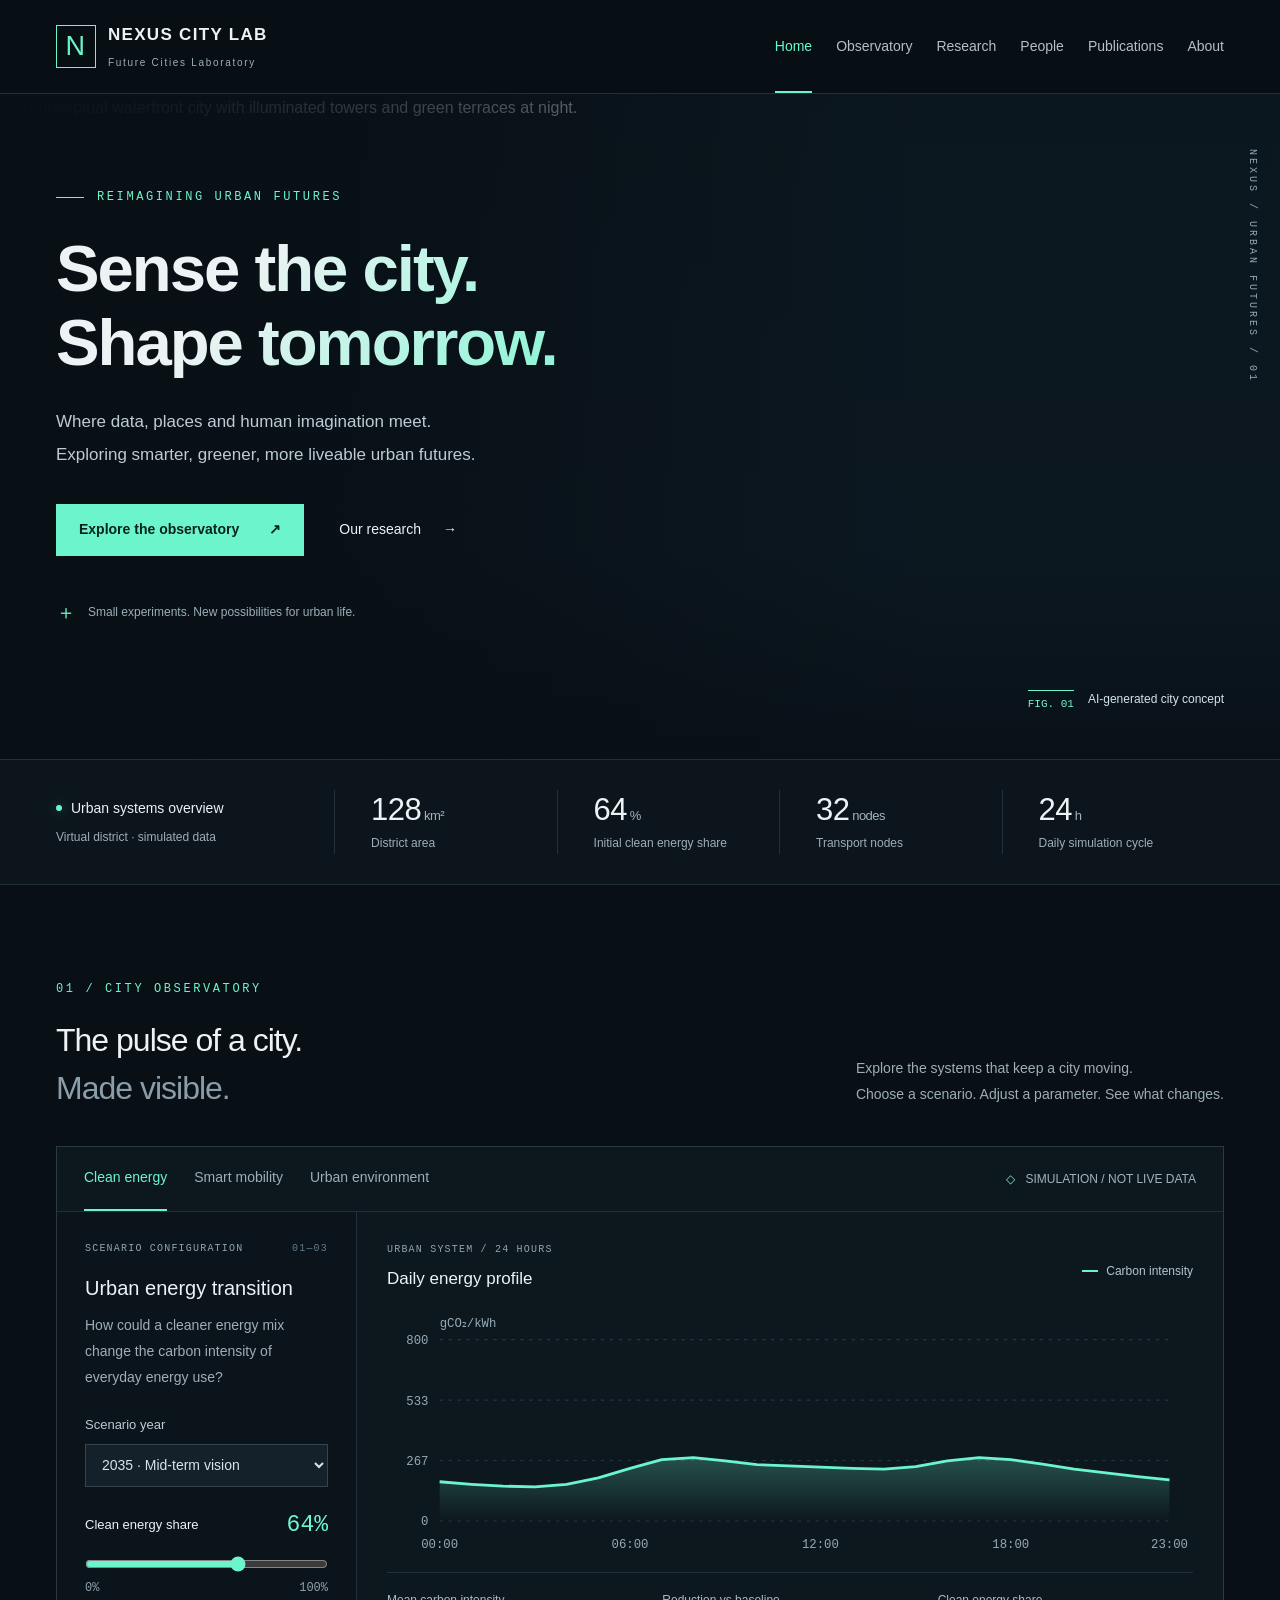
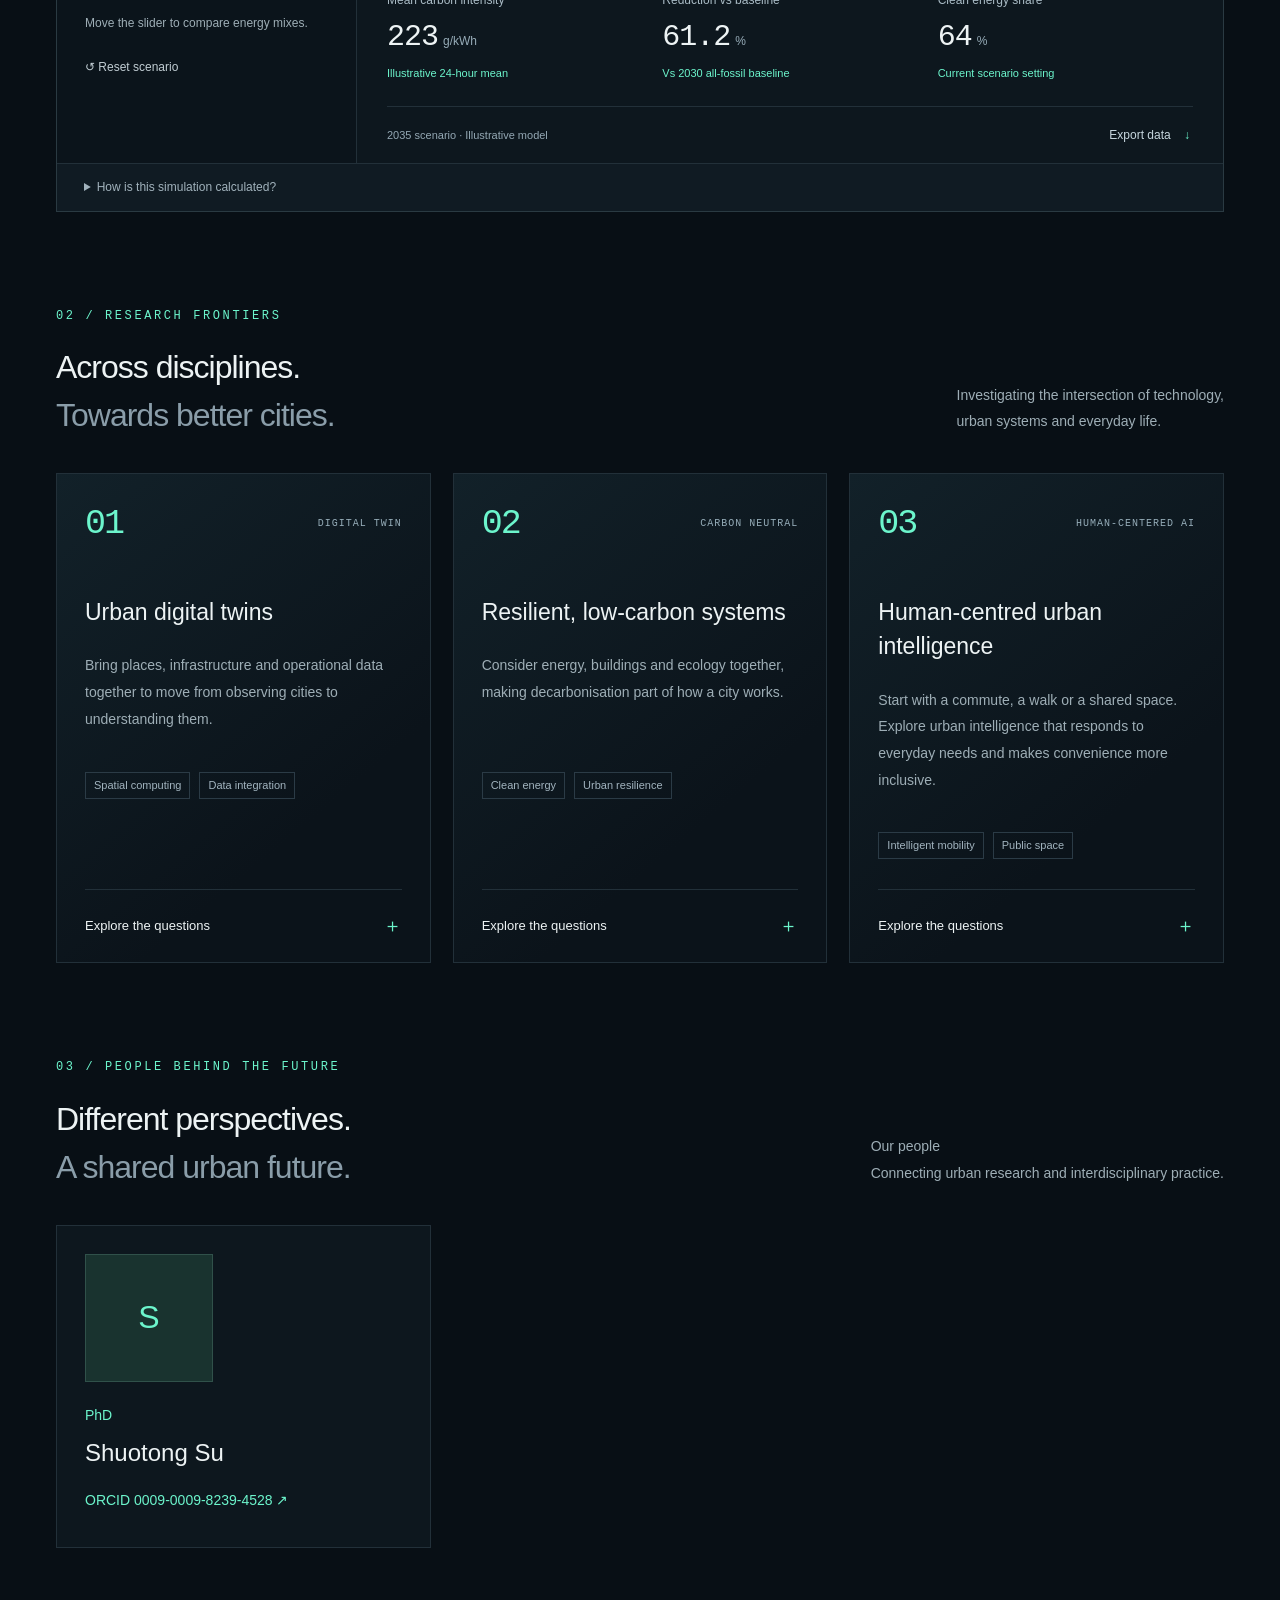
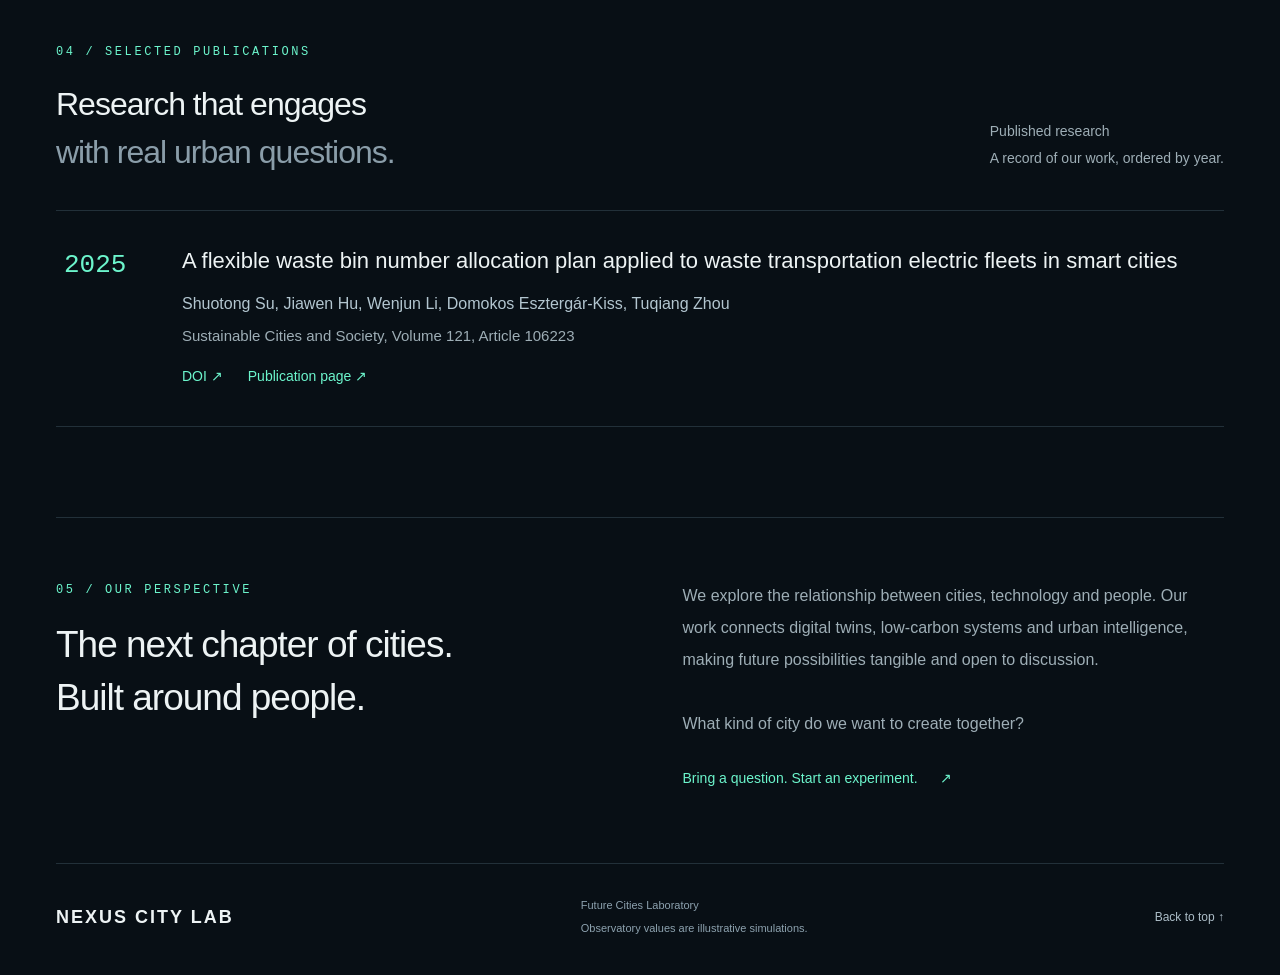
==== index.html @ 6fe4437f "Add files via upload" ====
<!doctype html>
<html lang="en">
<head>
  <meta charset="UTF-8">
  <meta name="viewport" content="width=device-width, initial-scale=1">
  <meta name="theme-color" content="#080f15">
  <meta name="description" content="NEXUS CITY LAB explores digital twins, clean energy and intelligent mobility. Discover the people and research shaping urban futures.">
  <title>NEXUS CITY LAB · Future Cities Laboratory</title>
  <link rel="icon" type="image/svg+xml" href="data:image/svg+xml,%3Csvg xmlns='http://www.w3.org/2000/svg' viewBox='0 0 40 40'%3E%3Crect width='40' height='40' rx='8' fill='%23080f15'/%3E%3Cpath d='M10 29V11L30 29V11' fill='none' stroke='%236cf5cc' stroke-width='4'/%3E%3C/svg%3E">
  <link rel="stylesheet" href="styles.css">
  <link rel="stylesheet" href="content.css">
  <script src="content-data.js" defer></script>
  <script src="content.js" defer></script>
  <script src="app.js" defer></script>
</head>
<body>
  <a class="skip-link" href="#main">Skip to main content</a>
  <header class="site-header">
    <a class="brand" href="#home" aria-label="NEXUS CITY LAB home"><span class="brand-mark" aria-hidden="true">N<span>↗</span></span><span class="brand-copy"><span data-site="name">NEXUS CITY LAB</span><small data-site="subtitle">Future Cities Laboratory</small></span></a>
    <button class="menu-toggle" aria-label="Open navigation" aria-expanded="false" aria-controls="navigation">Menu <span aria-hidden="true">＋</span></button>
    <nav id="navigation" aria-label="Main navigation"><a class="active" href="#home">Home</a><a href="#observatory">Observatory</a><a href="#research">Research</a><a href="#team">People</a><a href="#publications">Publications</a><a href="#about">About</a></nav>
    <a class="header-link" href="#observatory">Explore the observatory <span aria-hidden="true">↗</span></a>
  </header>

  <main id="main">
    <section class="hero" id="home" aria-labelledby="hero-title">
      <img class="hero-image" src="assets/city-hero.webp" alt="A conceptual waterfront city with glass towers, green terraces and cyan lighting at night" fetchpriority="high" width="1672" height="941">
      <div class="hero-shade"></div>
      <div class="hero-content wrap">
        <p class="eyebrow"><span class="line"></span> REIMAGINING URBAN FUTURES</p>
        <h1 id="hero-title" data-site="headline">Sense the city.
Shape tomorrow.</h1>
        <p class="hero-description" data-site="introduction">Where data, places and human imagination meet.<br>Exploring smarter, greener, more liveable urban futures.</p>
        <div class="hero-actions"><a class="button primary" href="#observatory">Explore the observatory <span aria-hidden="true">↗</span></a><a class="text-link" href="#research">Our research <span aria-hidden="true">→</span></a></div>
        <div class="hero-footnote"><span class="small-cross" aria-hidden="true">＋</span> Small experiments. New possibilities for urban life.</div>
      </div>
      <div class="scene-caption"><span class="scene-index">FIG. 01</span><span id="hero-caption">AI-generated city concept</span></div>
      <div class="hero-coordinate" aria-hidden="true">NEXUS / URBAN FUTURES / 01</div>
    </section>

    <section class="metrics-strip" aria-label="Illustrative district overview">
      <div class="wrap metric-layout"><div class="metrics-label"><span class="signal" aria-hidden="true"></span>Urban systems overview<small>Virtual district · simulated data</small></div><div class="overview-metric"><strong>128<span> km²</span></strong><span>District area</span></div><div class="overview-metric"><strong>64<span> %</span></strong><span>Initial clean energy share</span></div><div class="overview-metric"><strong>32<span> nodes</span></strong><span>Transport nodes</span></div><div class="overview-metric"><strong>24<span> h</span></strong><span>Daily simulation cycle</span></div></div>
    </section>

    <section class="observatory section wrap" id="observatory" aria-labelledby="observatory-title">
      <div class="section-heading"><div><p class="eyebrow">01 / CITY OBSERVATORY</p><h2 id="observatory-title">The pulse of a city.<br><span>Made visible.</span></h2></div><p>Explore the systems that keep a city moving.<br>Choose a scenario. Adjust a parameter. See what changes.</p></div>
      <div class="console">
        <div class="console-top"><div class="tabs" role="tablist" aria-label="City simulation scenarios"><button type="button" id="tab-energy" role="tab" aria-selected="true" aria-controls="scenario-panel" tabindex="0" data-scenario="energy">Clean energy</button><button type="button" id="tab-mobility" role="tab" aria-selected="false" aria-controls="scenario-panel" tabindex="-1" data-scenario="mobility">Smart mobility</button><button type="button" id="tab-environment" role="tab" aria-selected="false" aria-controls="scenario-panel" tabindex="-1" data-scenario="environment">Urban environment</button></div><span class="simulation-label"><span aria-hidden="true">◇</span> SIMULATION / NOT LIVE DATA</span></div>
        <div class="console-body" id="scenario-panel" role="tabpanel" aria-labelledby="tab-energy" tabindex="0">
          <div class="experiment-controls"><div class="panel-kicker">SCENARIO CONFIGURATION <span>01—03</span></div><h3 id="scenario-title">Urban energy transition</h3><p id="scenario-description">How could a cleaner energy mix change the carbon intensity of everyday energy use?</p><label class="field-label" for="horizon">Scenario year</label><select id="horizon"><option value="2030">2030 · Near-term exploration</option><option value="2035" selected>2035 · Mid-term vision</option><option value="2040">2040 · Long-term outlook</option></select><div class="range-label"><label for="intensity" id="intensity-label">Clean energy share</label><output id="intensity-value" for="intensity">64%</output></div><input id="intensity" type="range" min="0" max="100" step="1" value="64"><div class="range-limits"><span>0%</span><span>100%</span></div><p class="control-note" id="control-note">Move the slider to compare energy mixes.</p><button class="reset-button" id="reset-scenario" type="button">↺ Reset scenario</button></div>
          <div class="experiment-results"><div class="results-heading"><div><span class="panel-kicker">URBAN SYSTEM / 24 HOURS</span><h3 id="chart-title">Daily energy profile</h3></div><span class="chart-legend"><i></i><span id="series-name">Carbon intensity</span></span></div><div class="chart" id="chart-container"><svg id="scenario-chart" viewBox="0 0 720 220" role="img" aria-labelledby="chart-svg-title chart-svg-description"><title id="chart-svg-title">Simulated daily carbon intensity</title><desc id="chart-svg-description">Adjust the clean energy share to explore hourly changes. Export the data for individual values.</desc><defs><linearGradient id="chart-fill" x1="0" y1="0" x2="0" y2="1"><stop offset="0%" stop-color="#6cf5cc" stop-opacity=".26"/><stop offset="100%" stop-color="#6cf5cc" stop-opacity="0"/></linearGradient></defs><g id="chart-grid"></g><path id="chart-area" fill="url(#chart-fill)"/><path id="chart-line" fill="none" stroke="#6cf5cc" stroke-width="2.5" stroke-linejoin="round"/><g id="chart-labels"></g></svg></div><div class="result-metrics" id="result-metrics" aria-live="polite" aria-atomic="true"></div><div class="results-bottom"><span id="result-context">2035 scenario · Illustrative model</span><button type="button" id="download-data">Export data <span aria-hidden="true">↓</span></button></div></div>
        </div>
        <div class="model-disclosure"><details><summary>How is this simulation calculated?</summary><p id="model-formula"></p><p>This observatory uses transparent illustrative formulas. It is not connected to sensors or a real city database, and does not provide planning forecasts. Values demonstrate relationships between variables.</p></details></div>
      </div>
      <noscript><p class="noscript-note">Enable JavaScript to use simulations and data export. Research content remains available below.</p></noscript>
    </section>

    <section class="research section wrap" id="research" aria-labelledby="research-title"><div class="section-heading"><div><p class="eyebrow">02 / RESEARCH FRONTIERS</p><h2 id="research-title">Across disciplines.<br><span>Towards better cities.</span></h2></div><p>Investigating the intersection of technology,<br>urban systems and everyday life.</p></div><div class="research-grid">
      <article class="research-card"><div class="card-top"><span class="research-number">01</span><span class="research-tag">DIGITAL TWIN</span></div><h3>Urban digital twins</h3><p>Bring places, infrastructure and operational data together to move from observing cities to understanding them.</p><div class="keywords"><span>Spatial computing</span><span>Data integration</span></div><details><summary>Explore the questions <span aria-hidden="true">＋</span></summary><div class="research-detail">Explore time-aware models of buildings, streets and public space, focusing on data alignment, scenario comparison and interpretable urban systems.<br><br><b>Concept experiment: </b>Compare access to public services under different building densities.</div></details></article>
      <article class="research-card"><div class="card-top"><span class="research-number">02</span><span class="research-tag">CARBON NEUTRAL</span></div><h3>Resilient, low-carbon systems</h3><p>Consider energy, buildings and ecology together, making decarbonisation part of how a city works.</p><div class="keywords"><span>Clean energy</span><span>Urban resilience</span></div><details><summary>Explore the questions <span aria-hidden="true">＋</span></summary><div class="research-detail">Study the connections between building energy, distributed generation and blue-green space, considering everyday efficiency and adaptation to heat and heavy rainfall.<br><br><b>Concept experiment: </b>Adjust the clean energy share in the observatory and compare the illustrative emissions curves.</div></details></article>
      <article class="research-card"><div class="card-top"><span class="research-number">03</span><span class="research-tag">HUMAN-CENTERED AI</span></div><h3>Human-centred urban intelligence</h3><p>Start with a commute, a walk or a shared space. Explore urban intelligence that responds to everyday needs and makes convenience more inclusive.</p><div class="keywords"><span>Intelligent mobility</span><span>Public space</span></div><details><summary>Explore the questions <span aria-hidden="true">＋</span></summary><div class="research-detail">Evaluate urban technology through accessibility, comfort and inclusion. Explore coordinated transport, active travel and public services, with transparent data use.<br><br><b>Concept experiment: </b>Switch to smart mobility to compare public transport share and commuting indicators.</div></details></article>
    </div></section>

    <section class="section wrap" id="team" aria-labelledby="team-title"><div class="section-heading"><div><p class="eyebrow">03 / PEOPLE BEHIND THE FUTURE</p><h2 id="team-title">Different perspectives.<br><span>A shared urban future.</span></h2></div><p>Our people<br>Connecting urban research and interdisciplinary practice.</p></div><div id="team-list" class="team-grid"><p class="content-empty">Team profiles will be available soon.</p></div></section>
    <section class="section wrap" id="publications" aria-labelledby="publications-title"><div class="section-heading"><div><p class="eyebrow">04 / SELECTED PUBLICATIONS</p><h2 id="publications-title">Research that engages<br><span>with real urban questions.</span></h2></div><p>Published research<br>A record of our work, ordered by year.</p></div><div id="publication-list" class="publication-list"><p class="content-empty">Publications will be available soon.</p></div><noscript><p>Enable JavaScript to view team profiles and publications.</p></noscript></section>
    <section class="about section wrap" id="about" aria-labelledby="about-title"><div><p class="eyebrow">05 / OUR PERSPECTIVE</p><h2 id="about-title" data-site="aboutTitle">The next chapter of cities.<br>Built around <span>people.</span></h2></div><div class="about-copy"><p data-site="about">We explore the relationship between cities, technology and people.</p><a class="text-link" href="#observatory">Bring a question. Start an experiment. <span aria-hidden="true">↗</span></a></div></section>
  </main>
  <footer class="site-footer wrap"><a class="footer-brand" href="#home" data-site="name">NEXUS CITY LAB</a><p><span data-site="subtitle">Future Cities Laboratory</span><br><span>Observatory values are illustrative simulations.</span></p><div class="footer-links"><a class="back-top" href="#home">Back to top ↑</a></div></footer>
</body>
</html>
---- styles.css ----
:root{color-scheme:dark;--bg:#080f15;--surface:#0d171e;--line:#223039;--muted:#9eaeb6;--text:#edf3f4;--accent:#6cf5cc;--font:Inter,"Segoe UI","PingFang SC","Microsoft YaHei",sans-serif}*{box-sizing:border-box}html{scroll-behavior:smooth;scroll-padding-top:110px}body{margin:0;background:var(--bg);color:var(--text);font-family:var(--font);font-size:16px;line-height:1.7}a{color:inherit;text-decoration:none}button,input,select{font:inherit}button,a,select,input,summary{-webkit-tap-highlight-color:transparent}button,summary,select{cursor:pointer}button{color:inherit}button:focus-visible,a:focus-visible,summary:focus-visible,select:focus-visible,input:focus-visible,[tabindex]:focus-visible{outline:2px solid var(--accent);outline-offset:5px}button{border:0}::selection{background:var(--accent);color:var(--bg)}.wrap{width:min(1280px,calc(100% - 112px));margin-inline:auto}.site-header{height:94px;display:flex;align-items:center;justify-content:space-between;padding:0 56px;gap:28px;border-bottom:1px solid var(--line);background:#080f15f5;position:sticky;top:0;z-index:10;backdrop-filter:blur(16px)}.brand{display:flex;align-items:center;gap:12px;line-height:1.1;font-size:17px;font-weight:700;letter-spacing:1.3px;white-space:nowrap}.brand b{font-weight:400}.brand small{display:block;font-size:12px;letter-spacing:4px;font-weight:400;color:var(--muted);margin-top:9px}.brand-mark{width:40px;height:43px;border:1px solid var(--accent);color:var(--accent);display:flex;align-items:center;justify-content:center;font-size:27px;position:relative;font-weight:500}.brand-mark span{font-size:15px;position:absolute;right:-5px;top:-9px;background:var(--bg)}nav{display:flex;gap:34px;font-size:14px;color:#b4c0c6;align-self:stretch}nav a{display:flex;align-items:center;position:relative}nav a.active{color:var(--accent)}nav a.active:after{content:"";position:absolute;bottom:0;left:0;right:0;height:2px;background:var(--accent)}nav a:hover,.text-link:hover,.header-link:hover{color:var(--accent)}.header-link{font-size:14px;white-space:nowrap}.header-link span{margin-left:18px;color:var(--accent)}.menu-toggle{display:none}.hero{position:relative;min-height:665px;overflow:hidden;isolation:isolate;background:#0c1821}.hero-image{position:absolute;z-index:-3;width:100%;height:100%;object-fit:cover;object-position:center 53%;opacity:.88}.hero-shade{position:absolute;inset:0;z-index:-2;background:linear-gradient(90deg,#080f15 0%,#080f15ed 15%,#080f1594 43%,#080f1505 72%),linear-gradient(0deg,#080f15c9 0%,transparent 32%,#080f1520 100%)}.hero-content{padding-top:93px;padding-bottom:95px}.eyebrow{font-size:12px;font-family:Consolas,"SFMono-Regular",monospace;letter-spacing:2.6px;color:var(--accent);margin:0 0 25px;display:flex;align-items:center;gap:13px}.line{height:1px;width:28px;background:var(--accent)}h1{font-size:clamp(46px,5.1vw,76px);font-weight:600;line-height:1.28;letter-spacing:-2px;margin:0 0 25px}h1 span{color:var(--accent)}.hero-description{font-size:17px;color:#bdcbd2;line-height:1.95;margin:0 0 33px}.hero-actions{display:flex;align-items:center;gap:35px}.button{min-height:52px;padding:13px 23px;display:inline-flex;align-items:center;justify-content:center;gap:30px;font-size:14px;font-weight:600;transition:background .2s,transform .2s}.button:hover{transform:translateY(-2px)}.primary{background:var(--accent);color:#06231c}.primary:hover{background:#98ffe0}.text-link{font-size:14px;display:inline-flex;gap:22px;align-items:center;transition:color .2s}.hero-footnote{font-size:12px;color:#9bafb9;margin-top:39px;display:flex;align-items:center;gap:12px}.small-cross{color:var(--accent);font-size:20px}.scene-caption{position:absolute;right:56px;bottom:44px;display:flex;gap:14px;font-size:12px;color:#d4e3e9;line-height:1.6}.scene-caption small{font:10px/1.7 Consolas,monospace;letter-spacing:1px;color:#adc2cd}.scene-index{color:var(--accent);font:11px/1.8 Consolas,monospace;border-top:1px solid var(--accent);padding-top:4px}.hero-coordinate{position:absolute;right:22px;top:55px;writing-mode:vertical-rl;font:10px Consolas,monospace;letter-spacing:3px;color:#91aab7}.metrics-strip{border-block:1px solid var(--line);background:#0c151c}.metric-layout{display:grid;grid-template-columns:1.25fr repeat(4,1fr);padding-block:30px;align-items:center}.metrics-label{font-size:14px}.metrics-label small{display:block;color:var(--muted);font-size:12px;margin-top:6px}.signal{display:inline-block;height:6px;width:6px;border-radius:50%;background:var(--accent);margin:0 9px 2px 0;box-shadow:0 0 12px #6cf5cc66}.overview-metric{border-left:1px solid var(--line);padding-left:36px;display:flex;flex-direction:column;gap:3px}.overview-metric strong{font-size:31px;font-weight:500;letter-spacing:-.6px;line-height:1.3}.overview-metric strong span{font-size:13px;color:#a1b4be;font-weight:400}.overview-metric>span{font-size:12px;color:var(--muted)}.section{padding-top:94px}.section-heading{display:flex;align-items:flex-end;justify-content:space-between;gap:30px;margin-bottom:34px}.section-heading .eyebrow,.about .eyebrow{margin-bottom:17px}h2{font-size:32px;letter-spacing:-1px;font-weight:500;line-height:1.5;margin:0}h2 span{color:#8a9da9}.section-heading>p{font-size:14px;line-height:1.9;color:var(--muted);margin:0 0 4px}.console{border:1px solid #2a3a42;background:var(--surface)}.console-top{display:flex;align-items:center;justify-content:space-between;gap:20px;border-bottom:1px solid var(--line);padding:0 27px}.tabs{display:flex;gap:27px}.tabs button{font-size:14px;color:var(--muted);background:transparent;padding:19px 0;border-bottom:2px solid transparent}.tabs button[aria-selected=true]{border-bottom-color:var(--accent);color:var(--accent)}.tabs button:hover{color:var(--text)}.simulation-label{font-size:12px;color:#a4b2b9;white-space:nowrap}.simulation-label>span{color:var(--accent);margin-right:7px}.console-body{display:grid;grid-template-columns:300px 1fr}.experiment-controls{padding:28px;border-right:1px solid var(--line);background:#0b141b}.panel-kicker{font-size:10px;letter-spacing:1.2px;color:#90a4af;font-family:Consolas,monospace;display:flex;justify-content:space-between;gap:10px}.panel-kicker>span{color:#5f7989}h3{font-size:20px;line-height:1.5;font-weight:500;margin:16px 0 10px}.experiment-controls>p{font-size:14px;line-height:1.85;color:var(--muted);margin:0 0 23px}.field-label{display:block;font-size:13px;margin-bottom:8px;color:#bdcbd2}select{width:100%;background:#14212a;color:#d8e4e9;border:1px solid #344550;border-radius:0;padding:10px 12px;font-size:14px;min-height:43px}.range-label{display:flex;justify-content:space-between;align-items:center;margin-top:25px;font-size:13px}.range-label output{font:23px Consolas,monospace;color:var(--accent)}input[type=range]{width:100%;accent-color:var(--accent);margin:17px 0 0;height:18px;cursor:pointer}.range-limits{display:flex;justify-content:space-between;color:#8fa2ad;font:12px Consolas,monospace}.experiment-controls .control-note{font-size:12px;margin:17px 0}.reset-button{font-size:12px;background:transparent;color:#c1cdd3;padding:6px 0}.reset-button:hover{color:var(--accent)}.experiment-results{padding:29px 30px 0;min-width:0}.results-heading{display:flex;justify-content:space-between;align-items:center;gap:15px}.results-heading h3{font-size:17px;margin-top:8px}.chart-legend{font-size:12px;color:#b4c4cd;display:flex;align-items:center;gap:8px}.chart-legend i{height:2px;width:16px;background:var(--accent)}.chart{margin:14px 0 10px}.chart svg{width:100%;height:auto;display:block;overflow:visible}.chart text{font:11px Consolas,monospace;fill:#96abb7}.result-metrics{display:grid;grid-template-columns:repeat(3,1fr);border-top:1px solid var(--line);padding-top:17px;gap:20px}.result-metric>span{font-size:12px;color:#a9bbc5;display:block}.result-metric strong{font-size:30px;line-height:1.8;font-family:Consolas,monospace;font-weight:400;letter-spacing:-1px}.result-metric strong small{font-family:var(--font);font-size:12px;letter-spacing:0;color:#96abb7;margin-left:5px}.result-metric .metric-note{font-size:11px;color:var(--accent)}.results-bottom{border-top:1px solid var(--line);margin-top:23px;display:flex;align-items:center;justify-content:space-between;padding-block:15px;gap:15px;font-size:11px;color:#94a8b4}.results-bottom button{background:transparent;color:#c7d7df;font-size:12px;padding:3px}.results-bottom button span{color:var(--accent);margin-left:10px}.model-disclosure{border-top:1px solid var(--line);padding:13px 27px;background:#101b23;font-size:12px;color:#a1b2bc}.model-disclosure summary{width:fit-content}.model-disclosure p{max-width:1000px;font-size:13px}.research-grid{display:grid;grid-template-columns:repeat(3,1fr);gap:22px}.research-card{padding:30px 28px 0;border:1px solid var(--line);background:linear-gradient(140deg,#122129,#0b131a 70%);transition:border-color .2s}.research-card:hover{border-color:#4a716a}.card-top{display:flex;justify-content:space-between;align-items:center;margin-bottom:35px;gap:12px}.research-number{font:35px Consolas,monospace;color:var(--accent);letter-spacing:-2px}.research-tag{font:10px Consolas,monospace;color:#96adb9;letter-spacing:1px}.research-card h3{font-size:23px}.research-card>p{font-size:14px;line-height:1.9;color:var(--muted);margin-top:13px;min-height:81px}.keywords{display:flex;gap:9px;margin:25px 0 30px}.keywords span{font-size:11px;padding:3px 8px;border:1px solid #2b3b46;color:#a2b4bf}.research-card details{border-top:1px solid var(--line)}.research-card summary{list-style:none;font-size:13px;display:flex;align-items:center;justify-content:space-between;padding:20px 0}.research-card summary::-webkit-details-marker{display:none}.research-card summary span{font-size:19px;color:var(--accent);transition:transform .2s}.research-card details[open] summary span{transform:rotate(45deg)}.research-detail{font-size:13px;color:var(--muted);line-height:1.9;padding-bottom:24px}.research-detail b{font-weight:500;color:#cddce3}.about{display:grid;grid-template-columns:1fr 1fr;gap:85px;margin-top:90px;padding-top:62px;padding-bottom:72px;border-top:1px solid var(--line)}.about h2{font-size:42px;line-height:1.45}.about h2 span{color:var(--accent)}.about-copy p{font-size:15px;color:var(--muted);line-height:2;margin:0 0 17px}.about-copy .text-link{margin-top:10px;color:var(--accent)}.site-footer{display:flex;justify-content:space-between;align-items:center;gap:25px;border-top:1px solid var(--line);padding-top:30px;padding-bottom:35px}.footer-brand{font-size:18px;font-weight:600;letter-spacing:2px}.footer-brand span{font-weight:300;color:var(--muted)}.site-footer p{font-size:12px;line-height:1.9;color:#c1cdd3;margin:0}.site-footer p span{color:#8da2af;font-size:11px}.back-top{font-size:12px;color:#adbec8}.skip-link{position:fixed;left:10px;top:-80px;padding:10px 20px;background:var(--accent);color:#061912;z-index:100}.skip-link:focus{top:10px}.noscript-note{color:var(--accent)}
@media(min-width:1600px){.hero-content{padding-top:115px}.hero{min-height:710px}.hero-image{object-position:center 57%}}
@media(max-width:1100px){.wrap{width:calc(100% - 64px)}.site-header{padding-inline:32px;gap:20px}nav{gap:23px}.header-link{display:none}.hero{min-height:610px}.hero-content{padding-top:80px}.overview-metric{padding-left:22px}.console-body{grid-template-columns:260px 1fr}.experiment-controls{padding:24px}.experiment-results{padding:24px 22px 0}.chart-legend{display:none}.research-card{padding-inline:22px}.research-tag{font-size:9px;letter-spacing:.5px}.about{gap:45px}.scene-caption{right:32px}.section-heading>p{font-size:13px}}
@media(max-width:760px){html{scroll-padding-top:90px}.wrap{width:calc(100% - 40px)}.site-header{height:78px;padding-inline:20px}.brand{font-size:15px}.brand small{font-size:10px;letter-spacing:3px}.brand-mark{height:36px;width:34px;font-size:22px}.menu-toggle{display:flex;align-items:center;gap:16px;background:transparent;font-size:13px;padding:10px 0}.menu-toggle span{font-size:22px;color:var(--accent)}nav{display:none;position:absolute;left:0;right:0;top:77px;padding:17px 24px;background:#0d171efc;border-bottom:1px solid var(--line);flex-direction:column;gap:0}nav.open{display:flex}nav a{padding:14px 0;min-height:48px}nav a.active:after{display:none}.hero{min-height:650px}.hero-content{padding-top:67px;padding-bottom:115px}.hero-image{object-position:65% center;opacity:.7}.hero-shade{background:linear-gradient(90deg,#080f15e6,#080f1540),linear-gradient(0deg,#080f15b0,transparent 55%)}h1{font-size:50px;letter-spacing:-1.6px}.hero .eyebrow{font-size:10px;letter-spacing:1.7px}.hero-description{font-size:15px;max-width:360px}.hero-actions{gap:23px;flex-wrap:wrap}.button{font-size:13px;padding-inline:19px;gap:20px}.hero-footnote{font-size:11px;margin-top:27px}.scene-caption{left:20px;right:auto;bottom:28px}.hero-coordinate{display:none}.metric-layout{grid-template-columns:repeat(2,1fr);gap:23px;padding-block:23px}.metrics-label{grid-column:1/-1;border-bottom:1px solid var(--line);padding-bottom:18px}.metrics-label small{display:inline;margin-left:14px}.overview-metric{padding-left:17px}.overview-metric strong{font-size:28px}.section{padding-top:62px}.section-heading{display:block;margin-bottom:24px}h2{font-size:27px;letter-spacing:-.6px}.section-heading .eyebrow{font-size:11px;letter-spacing:2px;margin-bottom:13px}.section-heading>p{margin-top:18px;font-size:14px}.console-top{padding:0 18px;display:block}.tabs{justify-content:space-between;gap:15px}.tabs button{font-size:13px;padding-block:17px}.simulation-label{display:block;padding:8px 0 12px;font-size:11px}.console-body{grid-template-columns:1fr}.experiment-controls{border-right:0;border-bottom:1px solid var(--line);padding:24px}.experiment-controls>p{max-width:440px}.experiment-controls .panel-kicker{font-size:10px}.experiment-results{padding:24px 18px 0}.result-metrics{gap:10px}.result-metric strong{font-size:25px}.result-metric strong small{font-size:10px;margin-left:3px}.result-metric>span{font-size:11px}.result-metric .metric-note{font-size:10px}.results-bottom{font-size:10px;gap:8px}.model-disclosure{padding-inline:18px}.research-grid{grid-template-columns:1fr;gap:16px}.research-card{padding:25px 25px 0}.card-top{margin-bottom:23px}.research-tag{font-size:11px}.research-card>p{min-height:auto;font-size:15px}.keywords{margin-block:20px}.about{grid-template-columns:1fr;gap:27px;margin-top:60px;padding-top:40px;padding-bottom:45px}.about h2{font-size:35px}.about-copy p{font-size:14px}.site-footer{flex-wrap:wrap;padding-top:26px;gap:20px}.site-footer p{order:3;width:100%}.footer-brand{font-size:15px}.hero .text-link{font-size:13px}}
@media(prefers-reduced-motion:reduce){html{scroll-behavior:auto}*,*:before,*:after{transition:none!important;animation:none!important}}
---- content.css ----
/* Shared public content and maintenance interface. */
[data-site="headline"],[data-site="introduction"],[data-site="aboutTitle"],[data-site="about"],#preview-headline,#preview-introduction,#preview-about-title,#preview-about{white-space:pre-line;overflow-wrap:anywhere}.brand-copy{max-width:310px;white-space:normal;line-height:1.35}.brand small{font-size:10px;letter-spacing:1.7px}.brand-mark{flex-shrink:0}.hero h1{font-size:clamp(44px,5.1vw,74px);max-width:760px;line-height:1.13;background:linear-gradient(130deg,#edf3f4 25%,#6cf5cc 85%);background-clip:text;-webkit-background-clip:text;color:transparent}.hero-description{max-width:640px}.about h2{font-size:37px}.research-card{display:flex;flex-direction:column}.research-card details{margin-top:auto}.research-card .keywords{flex-wrap:wrap}.member-card .content-link{display:block}.site-footer [data-site="name"]{max-width:350px;overflow-wrap:anywhere}.identity-preview{position:relative;isolation:isolate;overflow:hidden;border:1px solid var(--line);min-height:340px;margin-top:24px}.identity-preview>img{position:absolute;width:100%;height:100%;object-fit:cover;inset:0;z-index:-2}.identity-preview:before{content:"";position:absolute;inset:0;background:linear-gradient(90deg,#080f15ef,#080f1530);z-index:-1}.identity-preview>div{padding:36px;max-width:850px}.identity-preview h3{font-size:38px;line-height:1.2;color:var(--accent)}.identity-preview p{color:#d1dce1}.identity-preview small{font-size:12px;color:#b3c6cf}.editor-preview #preview-about{font-size:16px}.editor-list-panel{min-width:0}.editor-tabs{flex-wrap:wrap}.field input[type=file]{font-size:14px}.editor-forms,.editor-preview{min-width:0}.editor-forms textarea{line-height:1.6}.brand-copy [data-site=name]{overflow-wrap:anywhere}.about-copy p{font-size:16px}
@media(max-width:1000px){.site-header:not(.editor-header){height:78px;padding-inline:24px}.site-header:not(.editor-header) .menu-toggle{display:flex;align-items:center;gap:15px;background:transparent;padding:10px 0}.site-header:not(.editor-header) nav{display:none;position:absolute;left:0;right:0;top:77px;padding:17px 24px;background:#0d171efc;border-bottom:1px solid var(--line);flex-direction:column;gap:0}.site-header:not(.editor-header) nav.open{display:flex}.site-header:not(.editor-header) nav a{padding:12px 0}.site-header:not(.editor-header) nav a.active:after{display:none}.hero h1{max-width:640px}.brand-copy{max-width:270px}}
@media(max-width:760px){.brand-copy{max-width:210px}.brand-copy>span{font-size:13px}.brand small{letter-spacing:.5px;font-size:9px}.hero h1{font-size:46px;line-height:1.12;max-width:100%}.hero-description{font-size:16px}.hero .eyebrow{letter-spacing:1px}.hero-footnote{max-width:280px}.overview-metric strong span{font-size:11px}.metrics-label small{display:block;margin-left:0}.result-metrics{grid-template-columns:1fr;gap:14px}.result-metric{display:grid;grid-template-columns:1fr auto;gap:2px 10px;align-items:center}.result-metric>span{font-size:13px}.result-metric .metric-note{grid-column:1/-1;font-size:12px}.result-metric strong{font-size:27px;grid-column:2;grid-row:1}.results-bottom{flex-wrap:wrap;font-size:12px}.section-heading>p{font-size:15px}.about h2{font-size:31px}.identity-preview>div{padding:24px}.identity-preview h3{font-size:30px}.editor-tabs{gap:8px 22px}.editor-tabs button{font-size:14px;padding-block:12px}.editor-header .brand-mark{display:none}.editor-header .brand{white-space:normal;font-size:12px}.editor-header{padding-inline:20px}.editor-header>a:last-child{white-space:nowrap}}
.site-header nav{gap:24px}.header-link{display:none}.footer-links{display:flex;gap:24px;align-items:center;font-size:13px;color:var(--muted)}.team-grid{display:grid;grid-template-columns:repeat(3,minmax(0,1fr));gap:22px}.content-empty{grid-column:1/-1;padding:38px 28px;border:1px dashed #344954;color:var(--muted);background:#0d171e;margin:0;font-size:16px}.member-card{padding:28px;background:var(--surface);border:1px solid var(--line);overflow-wrap:anywhere}.member-avatar{width:84px;height:84px;position:relative;display:grid;place-items:center;font-size:32px;color:var(--accent);background:#19332f;border:1px solid #30514a;margin-bottom:22px;overflow:hidden}.member-avatar img{position:absolute;inset:0;width:100%;height:100%;object-fit:cover;background:var(--surface)}.member-role{color:var(--accent);font-size:14px;margin:0 0 8px}.member-card h3{margin:0 0 12px;font-size:24px}.member-research{font-size:16px;color:#c1d0d8;margin:0 0 12px;white-space:pre-line}.member-bio{font-size:15px;color:var(--muted);white-space:pre-line}.content-link{font-size:14px;color:var(--accent);display:inline-block;padding-block:6px;overflow-wrap:anywhere}.content-link:hover{text-decoration:underline}.publication-list{border-top:1px solid var(--line)}.publication-list>.content-empty{border-top:0}.publication{display:grid;grid-template-columns:90px minmax(0,1fr);gap:28px;padding:32px 8px;border-bottom:1px solid var(--line)}.publication-year{font-family:Consolas,monospace;font-size:26px;color:var(--accent)}.publication h3{font-size:22px;margin:0 0 12px;line-height:1.6;overflow-wrap:anywhere}.publication-authors{font-size:16px;color:#b3c6d0;white-space:pre-line;margin:0 0 6px;overflow-wrap:anywhere}.publication-venue{font-size:15px;color:var(--muted);margin:0}.publication-links{display:flex;gap:25px;flex-wrap:wrap;margin-top:10px}.publication-abstract{margin-top:12px;font-size:14px;color:#c1d0d8}.publication-abstract p{font-size:16px;color:var(--muted);white-space:pre-line;overflow-wrap:anywhere}.editor-header{position:static}.editor-header a:last-child{font-size:14px;color:var(--accent)}.editor-main{padding-top:46px;padding-bottom:70px}.editor-intro h1{font-size:38px;letter-spacing:-1px}.editor-intro p{max-width:880px;color:var(--muted);font-size:16px}.editor-intro .eyebrow{color:var(--accent);font-size:12px}.editor-steps{display:grid;grid-template-columns:repeat(3,1fr);gap:18px;margin:28px 0}.editor-steps div{padding:18px 22px;border:1px solid var(--line);font-size:14px;color:var(--muted)}.editor-steps b{color:var(--accent);font-weight:400;display:block;margin-bottom:5px}.editor-toolbar{display:flex;gap:14px;align-items:center;flex-wrap:wrap;padding:20px 0}.secondary-button{background:#14222c;border:1px solid #344953;padding:12px 18px;font-size:14px;min-height:46px;color:var(--text)}.secondary-button:hover{border-color:var(--accent)}.editor-status{padding:14px 18px;background:#12251f;border-left:2px solid var(--accent);color:#c4eadd;font-size:14px;margin:0 0 24px;overflow-wrap:anywhere}.editor-status.error{border-color:#f6b493;background:#2b211c;color:#f8ccb7}.draft-banner{padding:18px;border:1px solid #497e6d;margin:20px 0}.draft-banner p{margin:0 0 12px}.editor-tabs{display:flex;gap:20px;border-bottom:1px solid var(--line);margin-top:18px}.editor-tabs button{padding:16px 0;background:transparent;color:var(--muted);border-bottom:2px solid transparent}.editor-tabs button[aria-selected=true]{color:var(--accent);border-color:var(--accent)}.editor-layout{display:grid;grid-template-columns:290px minmax(0,1fr);border:1px solid var(--line);border-top:0}.editor-list-panel{padding:24px;background:#0d171e;border-right:1px solid var(--line)}.editor-list-panel>button{width:100%;margin-bottom:20px}.editor-items{display:grid;gap:12px}.editor-item{border:1px solid var(--line);padding:14px;overflow-wrap:anywhere}.editor-item h3{font-size:16px;margin:0 0 5px}.editor-item p{font-size:13px;color:var(--muted);margin:0 0 10px}.item-actions{display:flex;gap:15px;flex-wrap:wrap}.item-actions button{background:none;color:var(--accent);font-size:13px;padding:5px 0}.item-actions .delete-action{color:#efbaa6}.editor-forms{padding:28px}.editor-forms h2{font-size:24px;margin-bottom:20px}.form-grid{display:grid;grid-template-columns:1fr 1fr;gap:20px}.field{display:flex;flex-direction:column;gap:8px;font-size:14px;min-width:0}.field.wide{grid-column:1/-1}.field input,.field textarea{width:100%;min-height:44px;border:1px solid #344953;background:#101d26;color:var(--text);padding:10px 12px;border-radius:0;font-size:16px}.field textarea{resize:vertical;min-height:100px}.field small{font-size:12px;color:var(--muted)}.form-actions{display:flex;gap:20px;align-items:center;flex-wrap:wrap;margin-top:24px}.form-actions p{color:var(--muted);font-size:13px}.photo-preview{width:80px;height:80px;object-fit:cover;border:1px solid var(--line)}.photo-actions{display:flex;gap:16px;align-items:center;flex-wrap:wrap}.photo-actions button{background:transparent;color:var(--accent);font-size:14px}.editor-preview{padding-top:55px}.editor-preview>h2{margin-bottom:10px}.editor-preview>p{font-size:14px;color:var(--muted)}.editor-preview h3.preview-section-title{font-size:22px;margin:30px 0 20px}.editor-note{font-size:14px;color:var(--muted);margin-top:30px}.editor-note li{margin-bottom:8px}[hidden]{display:none!important}
@media(max-width:1000px){.site-header nav{gap:17px;font-size:13px}.team-grid{grid-template-columns:repeat(2,minmax(0,1fr))}.editor-layout{grid-template-columns:230px minmax(0,1fr)}.editor-list-panel{padding:18px}}
@media(max-width:760px){.site-header nav{gap:0;font-size:14px}.team-grid{grid-template-columns:1fr}.publication{grid-template-columns:1fr;gap:10px;padding:26px 0}.publication-year{font-size:20px}.publication h3{font-size:20px}.footer-links{gap:17px}.editor-intro h1{font-size:30px}.editor-main{padding-top:32px}.editor-steps{grid-template-columns:1fr;gap:8px}.editor-steps div{padding:14px 18px}.editor-layout{grid-template-columns:1fr}.editor-list-panel{border-right:0;border-bottom:1px solid var(--line)}.editor-forms{padding:22px 18px}.form-grid{grid-template-columns:1fr}.editor-toolbar .button,.editor-toolbar .secondary-button{width:100%;justify-content:center}.editor-header .brand small{display:none}.editor-header .brand{font-size:13px}.editor-header a:last-child{font-size:13px}.editor-tabs{gap:26px}.editor-preview .team-grid{grid-template-columns:1fr}}
.member-avatar{width:128px;height:128px}.member-avatar img{object-position:center}
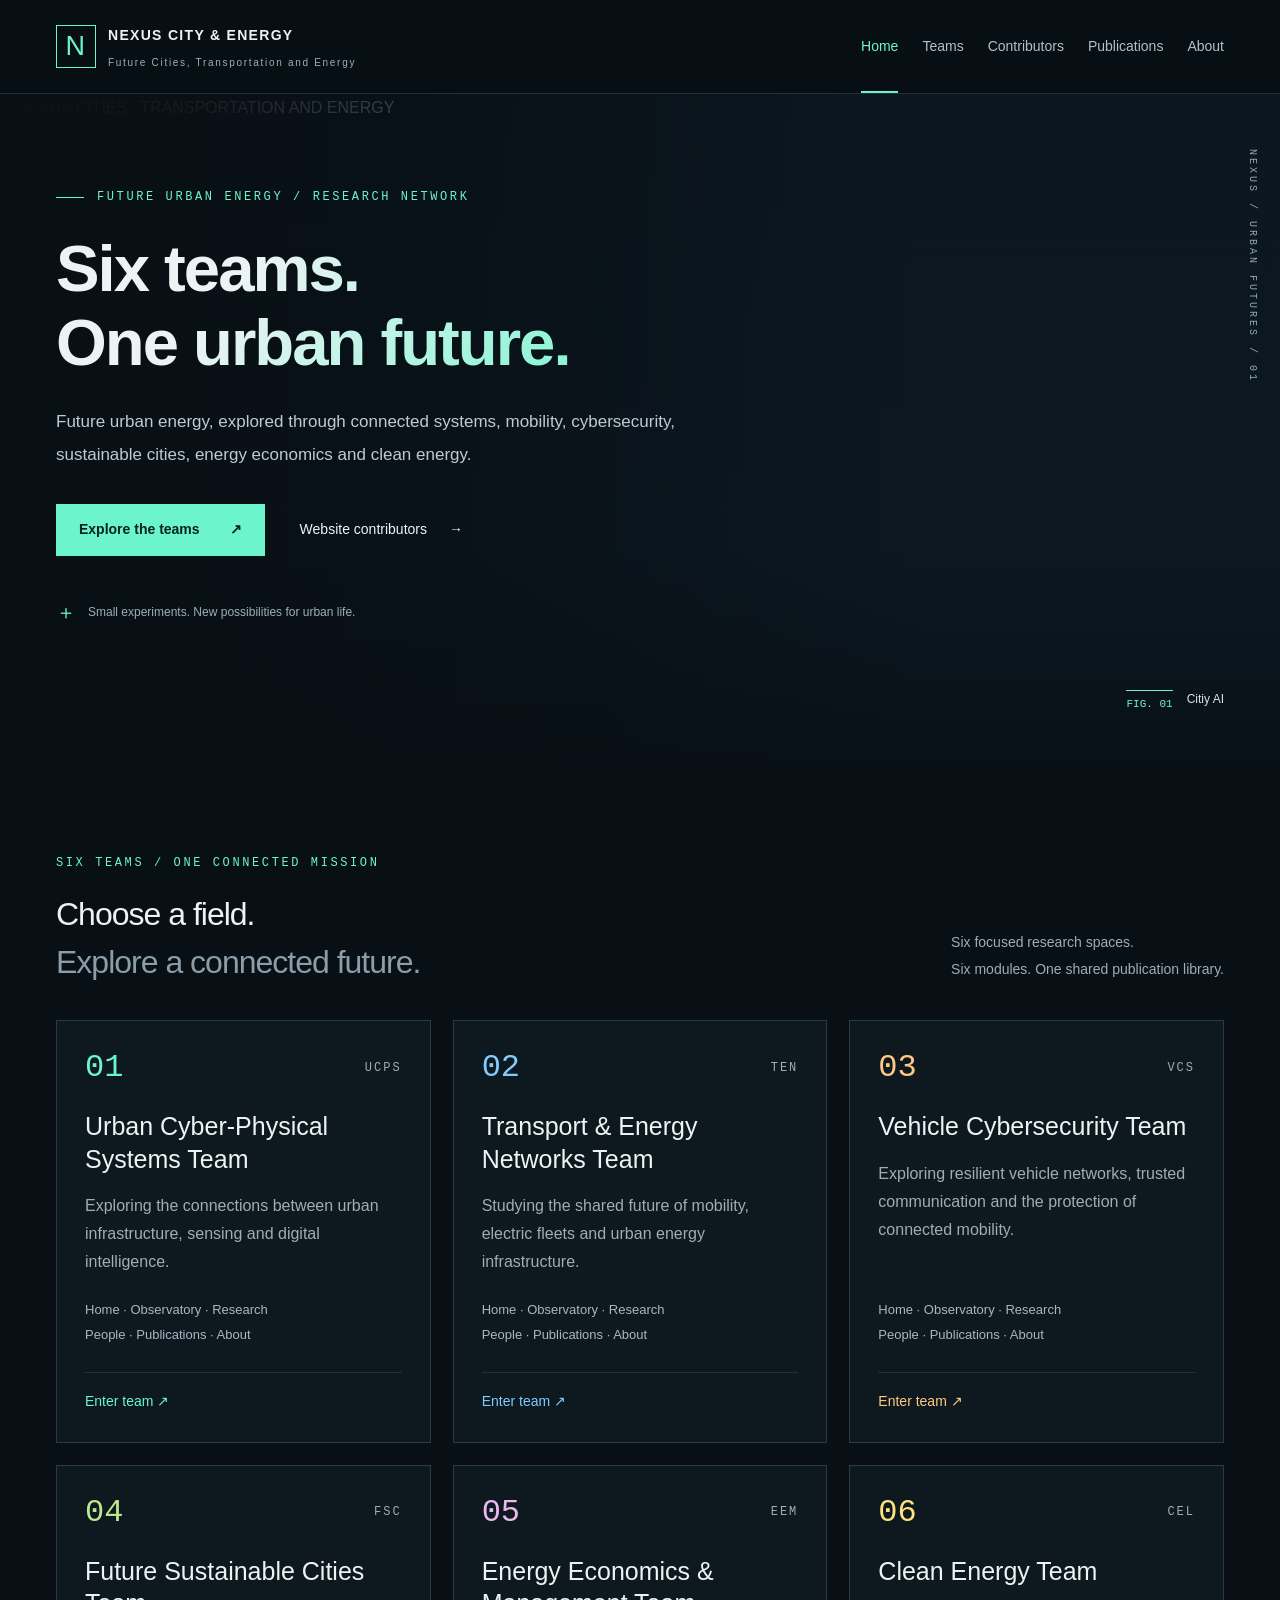
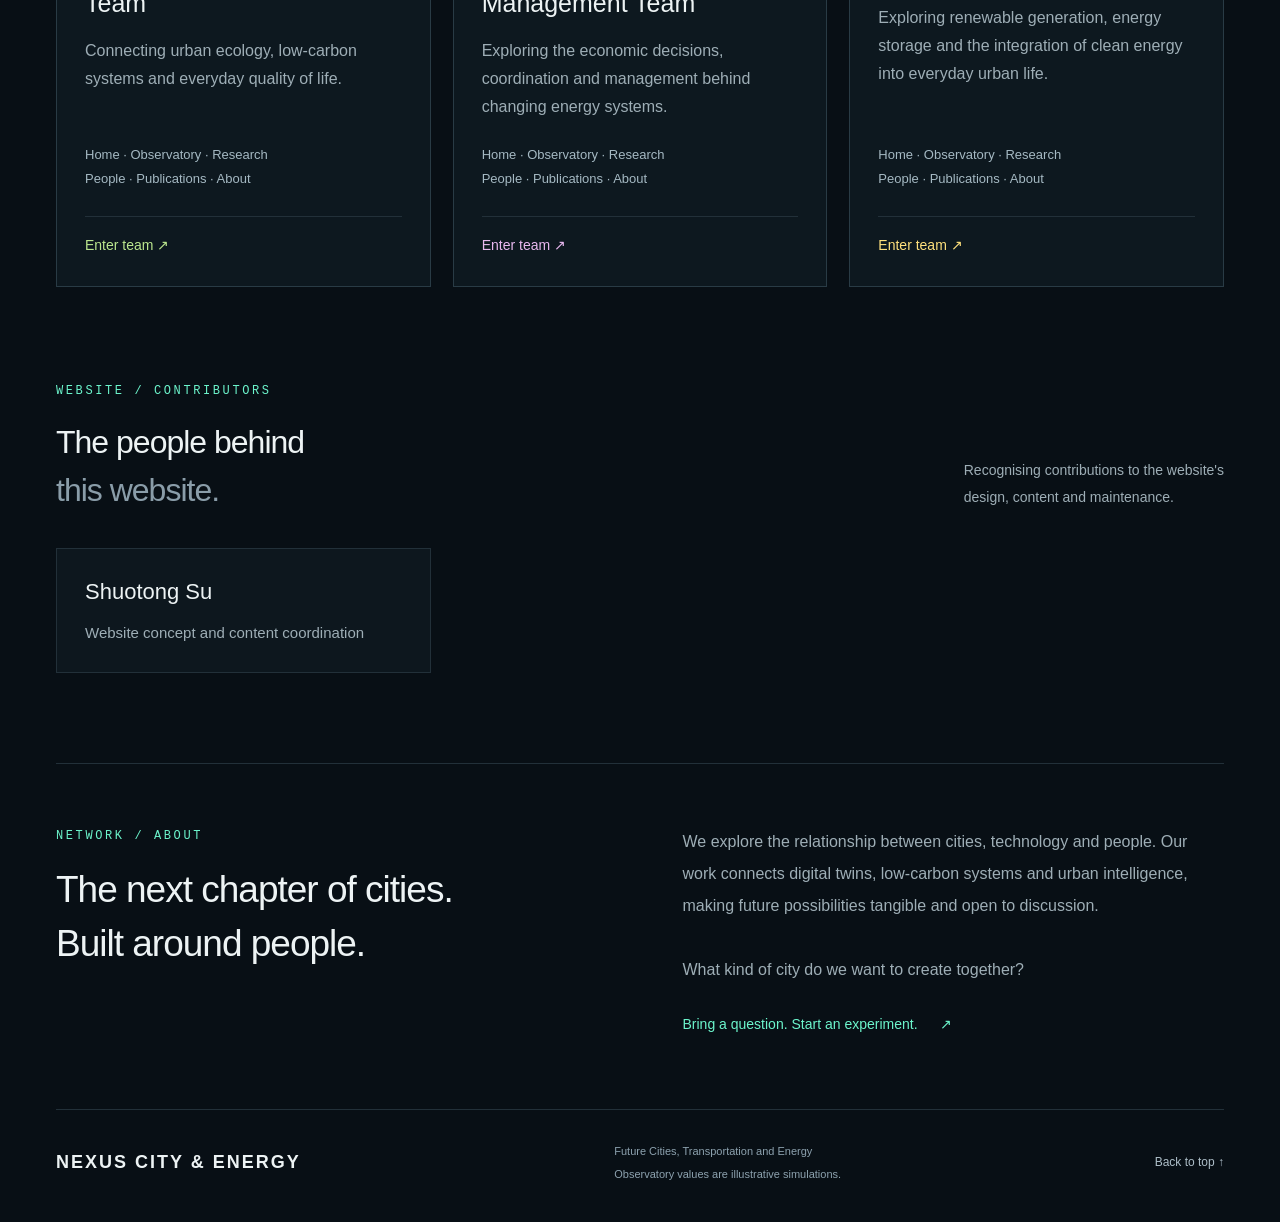
==== commit 2c7a913f: "Add files via upload" ====
--- a/index.html
+++ b/index.html
@@ -4,22 +4,25 @@
   <meta charset="UTF-8">
   <meta name="viewport" content="width=device-width, initial-scale=1">
   <meta name="theme-color" content="#080f15">
-  <meta name="description" content="NEXUS CITY LAB explores digital twins, clean energy and intelligent mobility. Discover the people and research shaping urban futures.">
-  <title>NEXUS CITY LAB · Future Cities Laboratory</title>
+  <meta name="description" content="NEXUS CITY TEAM explores digital twins, clean energy and intelligent mobility. Discover the people and research shaping urban futures.">
+  <title>NEXUS CITY TEAM · Future Cities Team</title>
   <link rel="icon" type="image/svg+xml" href="data:image/svg+xml,%3Csvg xmlns='http://www.w3.org/2000/svg' viewBox='0 0 40 40'%3E%3Crect width='40' height='40' rx='8' fill='%23080f15'/%3E%3Cpath d='M10 29V11L30 29V11' fill='none' stroke='%236cf5cc' stroke-width='4'/%3E%3C/svg%3E">
   <link rel="stylesheet" href="styles.css">
   <link rel="stylesheet" href="content.css">
+  <link rel="stylesheet" href="laboratories.css">
+  <script src="lab-config.js" defer></script>
   <script src="content-data.js" defer></script>
   <script src="content.js" defer></script>
-  <script src="app.js" defer></script>
+  <script src="navigation.js" defer></script>
+
 </head>
-<body>
+<body data-page="network">
   <a class="skip-link" href="#main">Skip to main content</a>
   <header class="site-header">
-    <a class="brand" href="#home" aria-label="NEXUS CITY LAB home"><span class="brand-mark" aria-hidden="true">N<span>↗</span></span><span class="brand-copy"><span data-site="name">NEXUS CITY LAB</span><small data-site="subtitle">Future Cities Laboratory</small></span></a>
+    <a class="brand" href="#home" aria-label="NEXUS CITY TEAM home"><span class="brand-mark" aria-hidden="true">N<span>↗</span></span><span class="brand-copy"><span data-site="name">NEXUS CITY TEAM</span><small data-site="subtitle">Future Cities Team</small></span></a>
     <button class="menu-toggle" aria-label="Open navigation" aria-expanded="false" aria-controls="navigation">Menu <span aria-hidden="true">＋</span></button>
-    <nav id="navigation" aria-label="Main navigation"><a class="active" href="#home">Home</a><a href="#observatory">Observatory</a><a href="#research">Research</a><a href="#team">People</a><a href="#publications">Publications</a><a href="#about">About</a></nav>
-    <a class="header-link" href="#observatory">Explore the observatory <span aria-hidden="true">↗</span></a>
+    <nav id="navigation" aria-label="Main navigation"><a class="active" href="#home">Home</a><a href="#laboratories">Teams</a><a href="#contributors">Contributors</a><a href="publications.html">Publications</a><a href="#about">About</a></nav>
+
   </header>
 
   <main id="main">
@@ -27,44 +30,22 @@
       <img class="hero-image" src="assets/city-hero.webp" alt="A conceptual waterfront city with glass towers, green terraces and cyan lighting at night" fetchpriority="high" width="1672" height="941">
       <div class="hero-shade"></div>
       <div class="hero-content wrap">
-        <p class="eyebrow"><span class="line"></span> REIMAGINING URBAN FUTURES</p>
+        <p class="eyebrow"><span class="line"></span> FUTURE URBAN ENERGY / RESEARCH NETWORK</p>
         <h1 id="hero-title" data-site="headline">Sense the city.
 Shape tomorrow.</h1>
         <p class="hero-description" data-site="introduction">Where data, places and human imagination meet.<br>Exploring smarter, greener, more liveable urban futures.</p>
-        <div class="hero-actions"><a class="button primary" href="#observatory">Explore the observatory <span aria-hidden="true">↗</span></a><a class="text-link" href="#research">Our research <span aria-hidden="true">→</span></a></div>
+        <div class="hero-actions"><a class="button primary" href="#laboratories">Explore the teams <span aria-hidden="true">↗</span></a><a class="text-link" href="#contributors">Website contributors <span aria-hidden="true">→</span></a></div>
         <div class="hero-footnote"><span class="small-cross" aria-hidden="true">＋</span> Small experiments. New possibilities for urban life.</div>
       </div>
       <div class="scene-caption"><span class="scene-index">FIG. 01</span><span id="hero-caption">AI-generated city concept</span></div>
       <div class="hero-coordinate" aria-hidden="true">NEXUS / URBAN FUTURES / 01</div>
     </section>
 
-    <section class="metrics-strip" aria-label="Illustrative district overview">
-      <div class="wrap metric-layout"><div class="metrics-label"><span class="signal" aria-hidden="true"></span>Urban systems overview<small>Virtual district · simulated data</small></div><div class="overview-metric"><strong>128<span> km²</span></strong><span>District area</span></div><div class="overview-metric"><strong>64<span> %</span></strong><span>Initial clean energy share</span></div><div class="overview-metric"><strong>32<span> nodes</span></strong><span>Transport nodes</span></div><div class="overview-metric"><strong>24<span> h</span></strong><span>Daily simulation cycle</span></div></div>
-    </section>
+    <section class="section wrap lab-directory" id="laboratories" aria-labelledby="laboratories-title"><div class="section-heading"><div><p class="eyebrow">SIX TEAMS / ONE CONNECTED MISSION</p><h2 id="laboratories-title">Choose a field.<br><span>Explore a connected future.</span></h2></div><p>Six focused research spaces.<br>Six modules. One shared publication library.</p></div><div id="laboratory-grid" class="laboratory-grid"></div></section>
 
-    <section class="observatory section wrap" id="observatory" aria-labelledby="observatory-title">
-      <div class="section-heading"><div><p class="eyebrow">01 / CITY OBSERVATORY</p><h2 id="observatory-title">The pulse of a city.<br><span>Made visible.</span></h2></div><p>Explore the systems that keep a city moving.<br>Choose a scenario. Adjust a parameter. See what changes.</p></div>
-      <div class="console">
-        <div class="console-top"><div class="tabs" role="tablist" aria-label="City simulation scenarios"><button type="button" id="tab-energy" role="tab" aria-selected="true" aria-controls="scenario-panel" tabindex="0" data-scenario="energy">Clean energy</button><button type="button" id="tab-mobility" role="tab" aria-selected="false" aria-controls="scenario-panel" tabindex="-1" data-scenario="mobility">Smart mobility</button><button type="button" id="tab-environment" role="tab" aria-selected="false" aria-controls="scenario-panel" tabindex="-1" data-scenario="environment">Urban environment</button></div><span class="simulation-label"><span aria-hidden="true">◇</span> SIMULATION / NOT LIVE DATA</span></div>
-        <div class="console-body" id="scenario-panel" role="tabpanel" aria-labelledby="tab-energy" tabindex="0">
-          <div class="experiment-controls"><div class="panel-kicker">SCENARIO CONFIGURATION <span>01—03</span></div><h3 id="scenario-title">Urban energy transition</h3><p id="scenario-description">How could a cleaner energy mix change the carbon intensity of everyday energy use?</p><label class="field-label" for="horizon">Scenario year</label><select id="horizon"><option value="2030">2030 · Near-term exploration</option><option value="2035" selected>2035 · Mid-term vision</option><option value="2040">2040 · Long-term outlook</option></select><div class="range-label"><label for="intensity" id="intensity-label">Clean energy share</label><output id="intensity-value" for="intensity">64%</output></div><input id="intensity" type="range" min="0" max="100" step="1" value="64"><div class="range-limits"><span>0%</span><span>100%</span></div><p class="control-note" id="control-note">Move the slider to compare energy mixes.</p><button class="reset-button" id="reset-scenario" type="button">↺ Reset scenario</button></div>
-          <div class="experiment-results"><div class="results-heading"><div><span class="panel-kicker">URBAN SYSTEM / 24 HOURS</span><h3 id="chart-title">Daily energy profile</h3></div><span class="chart-legend"><i></i><span id="series-name">Carbon intensity</span></span></div><div class="chart" id="chart-container"><svg id="scenario-chart" viewBox="0 0 720 220" role="img" aria-labelledby="chart-svg-title chart-svg-description"><title id="chart-svg-title">Simulated daily carbon intensity</title><desc id="chart-svg-description">Adjust the clean energy share to explore hourly changes. Export the data for individual values.</desc><defs><linearGradient id="chart-fill" x1="0" y1="0" x2="0" y2="1"><stop offset="0%" stop-color="#6cf5cc" stop-opacity=".26"/><stop offset="100%" stop-color="#6cf5cc" stop-opacity="0"/></linearGradient></defs><g id="chart-grid"></g><path id="chart-area" fill="url(#chart-fill)"/><path id="chart-line" fill="none" stroke="#6cf5cc" stroke-width="2.5" stroke-linejoin="round"/><g id="chart-labels"></g></svg></div><div class="result-metrics" id="result-metrics" aria-live="polite" aria-atomic="true"></div><div class="results-bottom"><span id="result-context">2035 scenario · Illustrative model</span><button type="button" id="download-data">Export data <span aria-hidden="true">↓</span></button></div></div>
-        </div>
-        <div class="model-disclosure"><details><summary>How is this simulation calculated?</summary><p id="model-formula"></p><p>This observatory uses transparent illustrative formulas. It is not connected to sensors or a real city database, and does not provide planning forecasts. Values demonstrate relationships between variables.</p></details></div>
-      </div>
-      <noscript><p class="noscript-note">Enable JavaScript to use simulations and data export. Research content remains available below.</p></noscript>
-    </section>
-
-    <section class="research section wrap" id="research" aria-labelledby="research-title"><div class="section-heading"><div><p class="eyebrow">02 / RESEARCH FRONTIERS</p><h2 id="research-title">Across disciplines.<br><span>Towards better cities.</span></h2></div><p>Investigating the intersection of technology,<br>urban systems and everyday life.</p></div><div class="research-grid">
-      <article class="research-card"><div class="card-top"><span class="research-number">01</span><span class="research-tag">DIGITAL TWIN</span></div><h3>Urban digital twins</h3><p>Bring places, infrastructure and operational data together to move from observing cities to understanding them.</p><div class="keywords"><span>Spatial computing</span><span>Data integration</span></div><details><summary>Explore the questions <span aria-hidden="true">＋</span></summary><div class="research-detail">Explore time-aware models of buildings, streets and public space, focusing on data alignment, scenario comparison and interpretable urban systems.<br><br><b>Concept experiment: </b>Compare access to public services under different building densities.</div></details></article>
-      <article class="research-card"><div class="card-top"><span class="research-number">02</span><span class="research-tag">CARBON NEUTRAL</span></div><h3>Resilient, low-carbon systems</h3><p>Consider energy, buildings and ecology together, making decarbonisation part of how a city works.</p><div class="keywords"><span>Clean energy</span><span>Urban resilience</span></div><details><summary>Explore the questions <span aria-hidden="true">＋</span></summary><div class="research-detail">Study the connections between building energy, distributed generation and blue-green space, considering everyday efficiency and adaptation to heat and heavy rainfall.<br><br><b>Concept experiment: </b>Adjust the clean energy share in the observatory and compare the illustrative emissions curves.</div></details></article>
-      <article class="research-card"><div class="card-top"><span class="research-number">03</span><span class="research-tag">HUMAN-CENTERED AI</span></div><h3>Human-centred urban intelligence</h3><p>Start with a commute, a walk or a shared space. Explore urban intelligence that responds to everyday needs and makes convenience more inclusive.</p><div class="keywords"><span>Intelligent mobility</span><span>Public space</span></div><details><summary>Explore the questions <span aria-hidden="true">＋</span></summary><div class="research-detail">Evaluate urban technology through accessibility, comfort and inclusion. Explore coordinated transport, active travel and public services, with transparent data use.<br><br><b>Concept experiment: </b>Switch to smart mobility to compare public transport share and commuting indicators.</div></details></article>
-    </div></section>
-
-    <section class="section wrap" id="team" aria-labelledby="team-title"><div class="section-heading"><div><p class="eyebrow">03 / PEOPLE BEHIND THE FUTURE</p><h2 id="team-title">Different perspectives.<br><span>A shared urban future.</span></h2></div><p>Our people<br>Connecting urban research and interdisciplinary practice.</p></div><div id="team-list" class="team-grid"><p class="content-empty">Team profiles will be available soon.</p></div></section>
-    <section class="section wrap" id="publications" aria-labelledby="publications-title"><div class="section-heading"><div><p class="eyebrow">04 / SELECTED PUBLICATIONS</p><h2 id="publications-title">Research that engages<br><span>with real urban questions.</span></h2></div><p>Published research<br>A record of our work, ordered by year.</p></div><div id="publication-list" class="publication-list"><p class="content-empty">Publications will be available soon.</p></div><noscript><p>Enable JavaScript to view team profiles and publications.</p></noscript></section>
-    <section class="about section wrap" id="about" aria-labelledby="about-title"><div><p class="eyebrow">05 / OUR PERSPECTIVE</p><h2 id="about-title" data-site="aboutTitle">The next chapter of cities.<br>Built around <span>people.</span></h2></div><div class="about-copy"><p data-site="about">We explore the relationship between cities, technology and people.</p><a class="text-link" href="#observatory">Bring a question. Start an experiment. <span aria-hidden="true">↗</span></a></div></section>
+    <section class="section wrap" id="contributors" aria-labelledby="contributors-title"><div class="section-heading"><div><p class="eyebrow">WEBSITE / CONTRIBUTORS</p><h2 id="contributors-title">The people behind<br><span>this website.</span></h2></div><p>Recognising contributions to the website's<br>design, content and maintenance.</p></div><div id="team-list" class="team-grid"><p class="content-empty">Website contributor credits will be added soon.</p></div></section>
+<section class="about section wrap" id="about" aria-labelledby="about-title"><div><p class="eyebrow">NETWORK / ABOUT</p><h2 id="about-title" data-site="aboutTitle">The next chapter of cities.<br>Built around <span>people.</span></h2></div><div class="about-copy"><p data-site="about">We explore the relationship between cities, technology and people.</p><a class="text-link" href="#laboratories">Bring a question. Start an experiment. <span aria-hidden="true">↗</span></a></div></section>
   </main>
-  <footer class="site-footer wrap"><a class="footer-brand" href="#home" data-site="name">NEXUS CITY LAB</a><p><span data-site="subtitle">Future Cities Laboratory</span><br><span>Observatory values are illustrative simulations.</span></p><div class="footer-links"><a class="back-top" href="#home">Back to top ↑</a></div></footer>
+  <footer class="site-footer wrap"><a class="footer-brand" href="#home" data-site="name">NEXUS CITY TEAM</a><p><span data-site="subtitle">Future Cities Team</span><br><span>Observatory values are illustrative simulations.</span></p><div class="footer-links"><a class="back-top" href="#home">Back to top ↑</a></div></footer>
 </body>
 </html>
--- a/content.css
+++ b/content.css
@@ -6,3 +6,5 @@
 @media(max-width:1000px){.site-header nav{gap:17px;font-size:13px}.team-grid{grid-template-columns:repeat(2,minmax(0,1fr))}.editor-layout{grid-template-columns:230px minmax(0,1fr)}.editor-list-panel{padding:18px}}
 @media(max-width:760px){.site-header nav{gap:0;font-size:14px}.team-grid{grid-template-columns:1fr}.publication{grid-template-columns:1fr;gap:10px;padding:26px 0}.publication-year{font-size:20px}.publication h3{font-size:20px}.footer-links{gap:17px}.editor-intro h1{font-size:30px}.editor-main{padding-top:32px}.editor-steps{grid-template-columns:1fr;gap:8px}.editor-steps div{padding:14px 18px}.editor-layout{grid-template-columns:1fr}.editor-list-panel{border-right:0;border-bottom:1px solid var(--line)}.editor-forms{padding:22px 18px}.form-grid{grid-template-columns:1fr}.editor-toolbar .button,.editor-toolbar .secondary-button{width:100%;justify-content:center}.editor-header .brand small{display:none}.editor-header .brand{font-size:13px}.editor-header a:last-child{font-size:13px}.editor-tabs{gap:26px}.editor-preview .team-grid{grid-template-columns:1fr}}
 .member-avatar{width:128px;height:128px}.member-avatar img{object-position:center}
+
+.contributor-card{padding:26px 28px;border:1px solid var(--line);background:var(--surface);overflow-wrap:anywhere}.contributor-card h3{font-size:22px;margin:0 0 12px}.contributor-card p{font-size:15px;color:var(--muted);white-space:pre-line;margin:0}
--- a/laboratories.css
+++ b/laboratories.css
@@ -0,0 +1,8 @@
+.laboratory-grid{display:grid;grid-template-columns:repeat(6,minmax(0,1fr));gap:22px}.laboratory-card{grid-column:span 2;display:flex;flex-direction:column;background:#0d181f;border:1px solid #293b45;padding:28px;transition:border-color .2s,transform .2s;min-width:0;overflow-wrap:anywhere}.laboratory-card:nth-last-child(-n+2){grid-column:span 3}.laboratory-card:hover{border-color:var(--lab-color);transform:translateY(-3px)}.lab-card-top{display:flex;justify-content:space-between;align-items:center;margin-bottom:24px}.lab-number{font:32px Consolas,monospace;color:var(--lab-color)}.lab-code{font:12px Consolas,monospace;letter-spacing:2px;color:var(--muted)}.laboratory-card h3{font-size:25px;line-height:1.3;margin:0 0 17px;max-width:360px}.laboratory-card p{font-size:16px;color:var(--muted);margin:0 0 22px;line-height:1.75}.lab-card-modules{font-size:13px;line-height:1.9;white-space:pre-line;color:#a5b9c3;margin-top:auto}.lab-card-action{display:block;margin-top:24px;padding-top:17px;border-top:1px solid var(--line);color:var(--lab-color);font-size:14px}.laboratory-switchbar{display:flex;justify-content:space-between;align-items:center;gap:25px;width:min(1280px,calc(100% - 112px));margin:auto;padding:18px 0;font-size:14px}.laboratory-switchbar>a{color:var(--accent);white-space:nowrap}.laboratory-switchbar>div{display:flex;gap:15px;align-items:center}.laboratory-switchbar label{font-size:12px;color:var(--muted);white-space:nowrap}.laboratory-switchbar select{max-width:420px;min-width:280px;font-size:14px}.lab-context{padding:24px;background:#10201f;border:1px solid #34534b;margin-top:24px;display:grid;grid-template-columns:minmax(220px,1fr) 2fr;gap:20px;align-items:center}.lab-context label{display:block;font-size:14px;margin-bottom:8px;color:var(--accent)}.lab-context p{font-size:14px;color:var(--muted);margin:0}.lab-context select{font-size:15px}.copy-record{border-bottom:1px solid var(--line);padding-bottom:20px;margin-bottom:20px}.copy-record label{display:block;font-size:13px;margin-bottom:8px}.copy-record select{font-size:13px;min-width:0}.copy-record button{margin-top:12px;width:100%}.editor-preview .research-grid{margin-top:20px}.lab-location-note{font-size:13px;color:var(--muted)}.brand-copy{max-width:430px}.brand-copy>[data-site=name]{font-size:14px}.site-header{gap:25px}#observatory-intro,#research-intro{max-width:450px}.editor-preview .research-card{min-width:0}.research-detail{white-space:pre-line}body[data-page=laboratory] main>h1{margin:60px;font-size:36px}body[data-page=laboratory] main>p,body[data-page=laboratory] main>a{margin:30px 60px}body[data-page=laboratory] .hero-coordinate{display:none}.editor-tabs{gap:22px}.editor-items .editor-item h3{overflow-wrap:anywhere}
+@media(max-width:1100px){.laboratory-switchbar{width:calc(100% - 64px)}.laboratory-card{grid-column:span 3}.laboratory-card:last-child{grid-column:span 6}.laboratory-card h3{font-size:23px}.brand-copy{max-width:310px}}
+@media(max-width:760px){.laboratory-grid{grid-template-columns:1fr;gap:16px}.laboratory-card,.laboratory-card:nth-last-child(-n+2),.laboratory-card:last-child{grid-column:auto;padding:24px}.laboratory-switchbar{width:calc(100% - 40px);flex-direction:column;align-items:stretch;gap:12px}.laboratory-switchbar>div{display:block}.laboratory-switchbar label{display:block;margin-bottom:6px}.laboratory-switchbar select{min-width:0;max-width:100%;font-size:13px}.brand-copy{max-width:230px}.brand-copy>[data-site=name]{font-size:12px}.lab-context{grid-template-columns:1fr;padding:18px}.lab-context select{font-size:14px}.editor-tabs{gap:8px 16px}.editor-preview .research-grid{grid-template-columns:1fr}.hero h1{font-size:42px}#lab-number{font-size:11px;letter-spacing:1px}.hero .eyebrow{font-size:9px;letter-spacing:.7px}.section-heading h2{font-size:26px}}
+.laboratory-card:nth-last-child(-n+2){grid-column:span 2}.publications-page{padding-top:90px;padding-bottom:100px;min-height:65vh}.publications-page h1{font-size:64px;line-height:1.15;margin:20px 0 24px}.publications-lead{font-size:18px;color:var(--muted);line-height:1.8}.library-navigation{margin:35px 0}.shared-publications-note{padding:15px 20px;border:1px solid var(--line);font-size:14px;color:var(--muted)}.shared-publications-note button{background:transparent;color:var(--accent);font-size:14px;padding:8px}.publications-page .publication h3{max-width:1000px}
+@media(max-width:1100px){.laboratory-card,.laboratory-card:nth-last-child(-n+2),.laboratory-card:last-child{grid-column:span 3}}
+@media(max-width:760px){.laboratory-card,.laboratory-card:nth-last-child(-n+2),.laboratory-card:last-child{grid-column:auto}.publications-page{padding-top:55px;padding-bottom:60px}.publications-page h1{font-size:42px}.publications-page .eyebrow{font-size:10px;letter-spacing:1px}.publications-lead{font-size:16px}}
+.publication-content{margin-top:16px;font-size:14px;color:#c1d0d8}.paper-prose{font-size:16px;white-space:pre-wrap;overflow-wrap:anywhere;color:var(--muted);line-height:1.9;margin-top:16px;max-width:950px}.publication-gallery{display:grid;grid-template-columns:repeat(2,minmax(0,1fr));gap:20px;margin-top:25px}.paper-figure{margin:0;min-width:0;background:#101a22;border:1px solid var(--line);padding:12px}.paper-figure img{display:block;width:100%;height:auto;max-height:420px;object-fit:contain}.paper-figure figcaption{font-size:14px;color:var(--muted);margin-top:12px;white-space:pre-line;overflow-wrap:anywhere}.paper-image-edit{display:grid;grid-template-columns:140px minmax(0,1fr);gap:20px;padding:18px;border:1px solid var(--line);min-width:0}.paper-image-edit>img{width:100%;height:140px;object-fit:contain}.paper-image-edit>div{min-width:0;display:grid;gap:15px}.image-unavailable{font-size:14px;color:var(--muted)}
+@media(max-width:760px){.publication-gallery{grid-template-columns:1fr}.paper-image-edit{grid-template-columns:1fr}.paper-image-edit>img{max-width:200px;height:140px}}
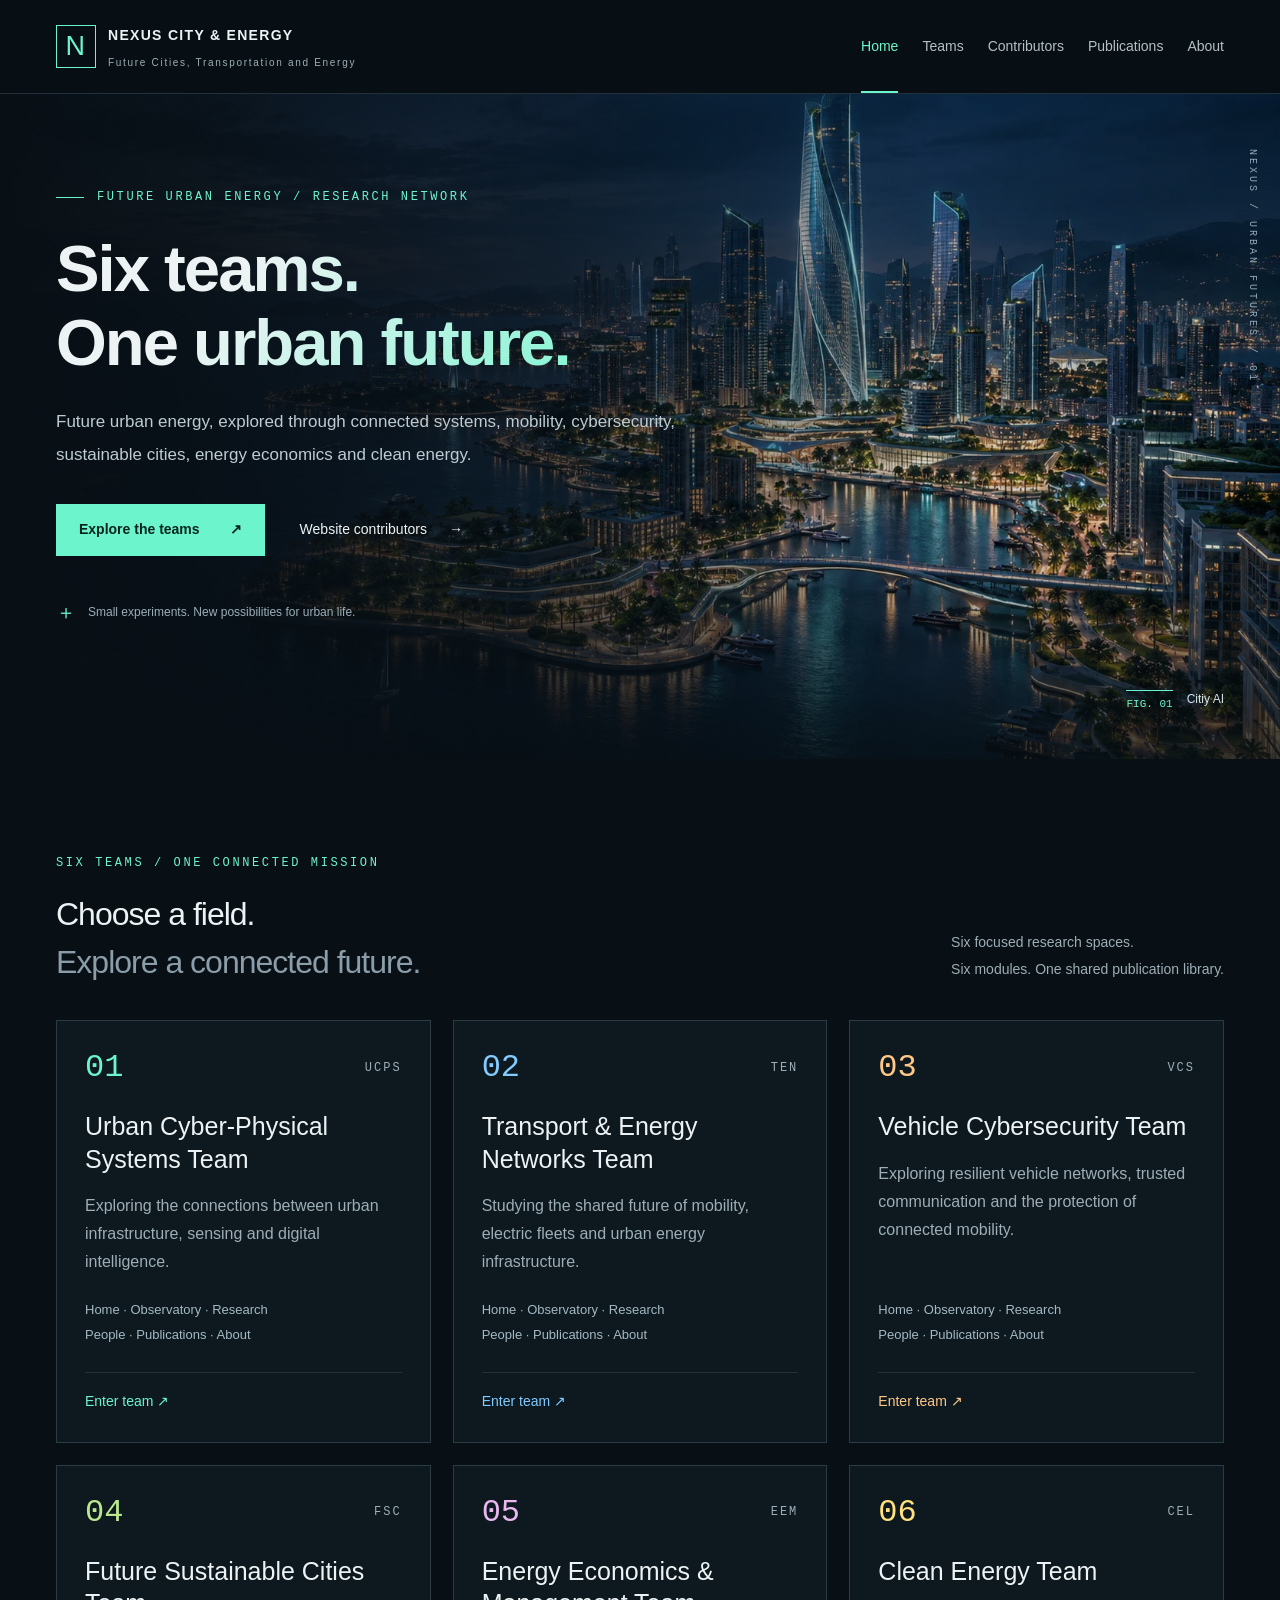
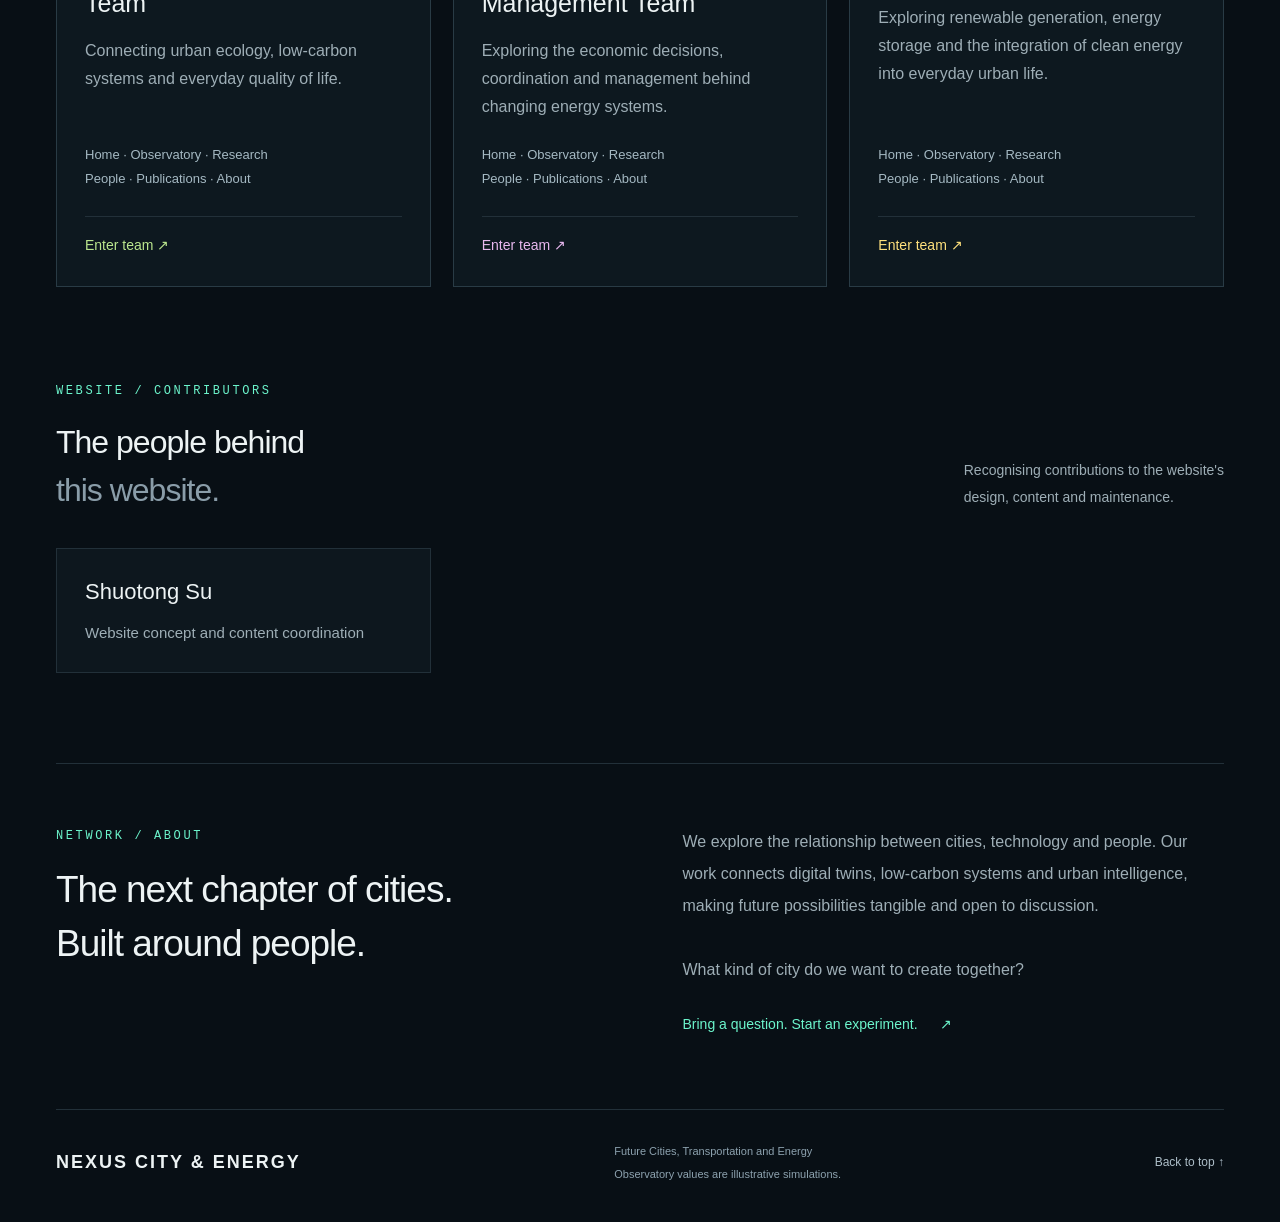
==== commit 6bafe0ad: "Add files via upload" ====
--- a/index.html
+++ b/index.html
@@ -10,8 +10,11 @@
   <link rel="stylesheet" href="styles.css">
   <link rel="stylesheet" href="content.css">
   <link rel="stylesheet" href="laboratories.css">
+  <script src="config.js"></script>
   <script src="lab-config.js" defer></script>
   <script src="content-data.js" defer></script>
+  <script src="cloud-api.js" defer></script>
+  <script src="online-loader.js" defer></script>
   <script src="content.js" defer></script>
   <script src="navigation.js" defer></script>
 
--- a/laboratories.css
+++ b/laboratories.css
@@ -6,3 +6,9 @@
 @media(max-width:760px){.laboratory-card,.laboratory-card:nth-last-child(-n+2),.laboratory-card:last-child{grid-column:auto}.publications-page{padding-top:55px;padding-bottom:60px}.publications-page h1{font-size:42px}.publications-page .eyebrow{font-size:10px;letter-spacing:1px}.publications-lead{font-size:16px}}
 .publication-content{margin-top:16px;font-size:14px;color:#c1d0d8}.paper-prose{font-size:16px;white-space:pre-wrap;overflow-wrap:anywhere;color:var(--muted);line-height:1.9;margin-top:16px;max-width:950px}.publication-gallery{display:grid;grid-template-columns:repeat(2,minmax(0,1fr));gap:20px;margin-top:25px}.paper-figure{margin:0;min-width:0;background:#101a22;border:1px solid var(--line);padding:12px}.paper-figure img{display:block;width:100%;height:auto;max-height:420px;object-fit:contain}.paper-figure figcaption{font-size:14px;color:var(--muted);margin-top:12px;white-space:pre-line;overflow-wrap:anywhere}.paper-image-edit{display:grid;grid-template-columns:140px minmax(0,1fr);gap:20px;padding:18px;border:1px solid var(--line);min-width:0}.paper-image-edit>img{width:100%;height:140px;object-fit:contain}.paper-image-edit>div{min-width:0;display:grid;gap:15px}.image-unavailable{font-size:14px;color:var(--muted)}
 @media(max-width:760px){.publication-gallery{grid-template-columns:1fr}.paper-image-edit{grid-template-columns:1fr}.paper-image-edit>img{max-width:200px;height:140px}}
+
+/* Online publishing: hide placeholder text until published content has rendered.
+   The animation reveals the page after 7 s even if a script fails. */
+html.content-pending main,html.content-pending .brand-copy,html.content-pending .site-footer{opacity:0;animation:content-reveal .01s linear 7s forwards}
+main,.brand-copy,.site-footer{transition:opacity .25s ease}
+@keyframes content-reveal{to{opacity:1}}
